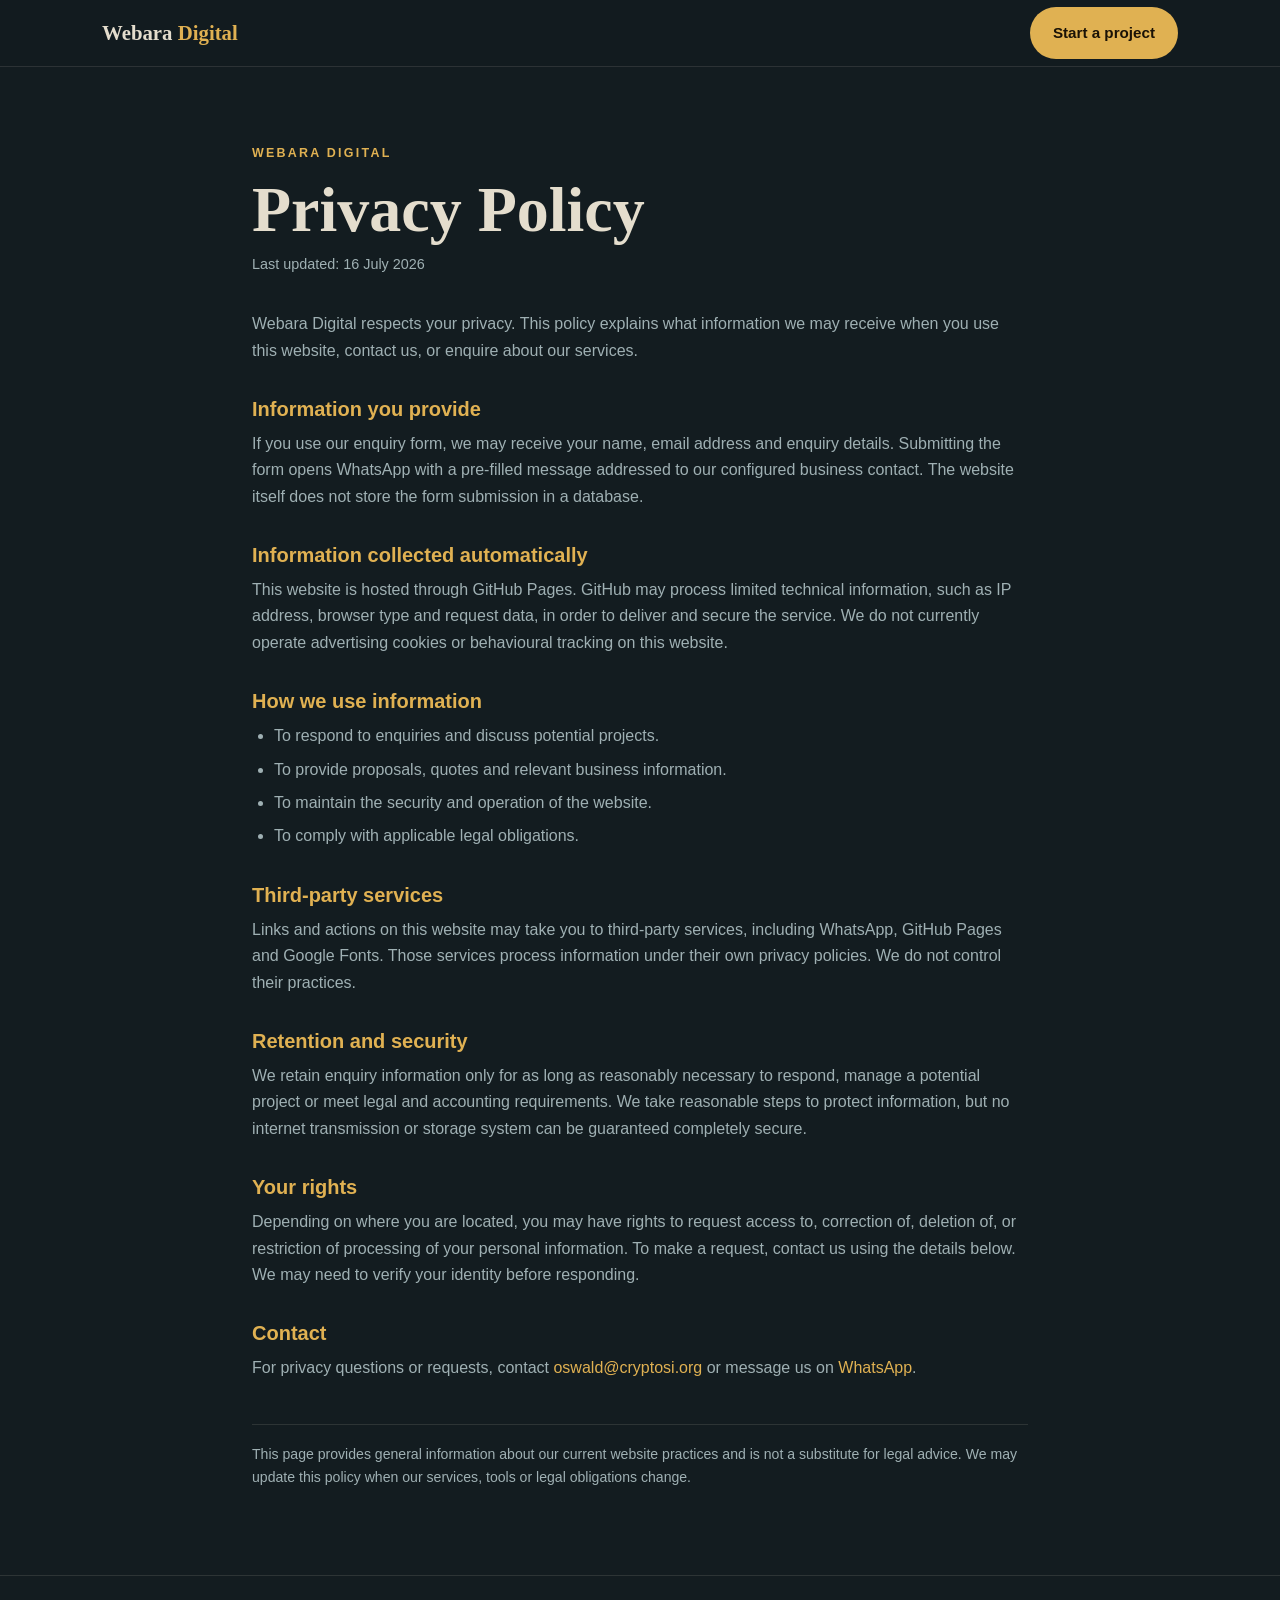
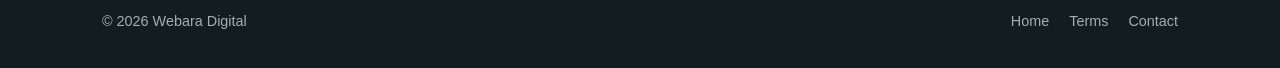
==== privacy.html @ 66a6e27a "Add privacy policy and terms pages" ====
<!DOCTYPE html>
<html lang="en">
<head>
  <meta charset="UTF-8">
  <meta name="viewport" content="width=device-width, initial-scale=1.0">
  <title>Privacy Policy — Webara Digital</title>
  <meta name="description" content="Webara Digital privacy policy covering the information collected through our website and enquiry channels.">
  <link rel="stylesheet" href="styles.css">
</head>
<body>
  <header class="nav">
    <div class="container nav-inner">
      <a class="brand" href="index.html">Webara <b>Digital</b></a>
      <a class="btn btn-gold" href="index.html#contact">Start a project</a>
    </div>
  </header>

  <main class="legal-page">
    <div class="container legal-content">
      <span class="eyebrow">Webara Digital</span>
      <h1>Privacy Policy</h1>
      <p class="legal-updated">Last updated: 16 July 2026</p>

      <p>Webara Digital respects your privacy. This policy explains what information we may receive when you use this website, contact us, or enquire about our services.</p>

      <h2>Information you provide</h2>
      <p>If you use our enquiry form, we may receive your name, email address and enquiry details. Submitting the form opens WhatsApp with a pre-filled message addressed to our configured business contact. The website itself does not store the form submission in a database.</p>

      <h2>Information collected automatically</h2>
      <p>This website is hosted through GitHub Pages. GitHub may process limited technical information, such as IP address, browser type and request data, in order to deliver and secure the service. We do not currently operate advertising cookies or behavioural tracking on this website.</p>

      <h2>How we use information</h2>
      <ul>
        <li>To respond to enquiries and discuss potential projects.</li>
        <li>To provide proposals, quotes and relevant business information.</li>
        <li>To maintain the security and operation of the website.</li>
        <li>To comply with applicable legal obligations.</li>
      </ul>

      <h2>Third-party services</h2>
      <p>Links and actions on this website may take you to third-party services, including WhatsApp, GitHub Pages and Google Fonts. Those services process information under their own privacy policies. We do not control their practices.</p>

      <h2>Retention and security</h2>
      <p>We retain enquiry information only for as long as reasonably necessary to respond, manage a potential project or meet legal and accounting requirements. We take reasonable steps to protect information, but no internet transmission or storage system can be guaranteed completely secure.</p>

      <h2>Your rights</h2>
      <p>Depending on where you are located, you may have rights to request access to, correction of, deletion of, or restriction of processing of your personal information. To make a request, contact us using the details below. We may need to verify your identity before responding.</p>

      <h2>Contact</h2>
      <p>For privacy questions or requests, contact <a href="mailto:oswald@cryptosi.org">oswald@cryptosi.org</a> or message us on <a href="https://wa.me/447773854138" target="_blank" rel="noopener noreferrer">WhatsApp</a>.</p>

      <p class="legal-note">This page provides general information about our current website practices and is not a substitute for legal advice. We may update this policy when our services, tools or legal obligations change.</p>
    </div>
  </main>

  <footer class="footer">
    <div class="container footer-inner">
      <div>&copy; 2026 Webara Digital</div>
      <nav class="flinks">
        <a href="index.html">Home</a>
        <a href="terms.html">Terms</a>
        <a href="index.html#contact">Contact</a>
      </nav>
    </div>
  </footer>
</body>
</html>
---- styles.css ----
:root{
  --bg:#131C20;
  --bg-2:#18242A;
  --card:#223239;
  --gold:#E0B152;
  --gold-2:#ecd09a;
  --cream:#E4DDCD;
  --muted:#9fb0b3;
  --border:rgba(228,221,205,.12);
  --nav-bg:rgba(19,28,32,.85);
  --font-head:'Cinzel',serif;
  --font-sub:'Montserrat',sans-serif;
  --font-body:'Lato',sans-serif;
  --max:1120px;
  --radius:14px;
}
/* Light theme — contrast-tuned, not a flat invert */
[data-theme="light"]{
  --bg:#F5F2EA;
  --bg-2:#ECE7DA;
  --card:#FFFFFF;
  --gold:#B07D12;
  --gold-2:#E0B152;
  --cream:#1B2329;
  --muted:#51606A;
  --border:rgba(27,35,41,.14);
  --nav-bg:rgba(255,255,255,.92);
}
*{box-sizing:border-box;margin:0;padding:0}
html{scroll-behavior:smooth}
body{background:var(--bg);color:var(--cream);font-family:var(--font-body);line-height:1.65;-webkit-font-smoothing:antialiased;transition:background .25s,color .25s}
a{color:inherit;text-decoration:none}
img{max-width:100%}
.container{max-width:var(--max);margin:0 auto;padding:0 22px}
.eyebrow{font-family:var(--font-sub);letter-spacing:.18em;text-transform:uppercase;font-size:.78rem;color:var(--gold);font-weight:600}
h1,h2,h3{font-family:var(--font-head);font-weight:700;line-height:1.15;color:var(--cream)}
h2{font-size:clamp(1.7rem,3.5vw,2.4rem);margin-bottom:.5rem}
h3{font-family:var(--font-sub);font-size:1.15rem;color:var(--gold);letter-spacing:.01em}
p{color:var(--cream)}
section{padding:72px 0}
.lead{font-size:1.1rem;color:var(--muted);max-width:62ch}

/* Nav */
.nav{position:sticky;top:0;z-index:50;background:var(--nav-bg);backdrop-filter:blur(10px);border-bottom:1px solid var(--border);transition:background .25s}
.nav-inner{display:flex;align-items:center;justify-content:space-between;height:66px}
.brand{font-family:var(--font-head);font-size:1.3rem;color:var(--cream);font-weight:700}
.brand b{color:var(--gold);font-weight:700}
.nav-links{display:flex;gap:28px;font-family:var(--font-sub);font-weight:500;font-size:.95rem}
.nav-links a{color:var(--muted);transition:color .2s}
.nav-links a:hover{color:var(--gold)}
.nav-toggle{display:none;margin-left:auto;background:none;border:none;color:var(--cream);font-size:1.6rem;line-height:1;cursor:pointer;padding:6px 8px}
.btn{display:inline-block;font-family:var(--font-sub);font-weight:600;font-size:.95rem;padding:12px 22px;border-radius:999px;cursor:pointer;border:1px solid transparent;transition:transform .15s,background .2s,color .2s}
.btn-gold{background:var(--gold);color:#1a1206}
.btn-gold:hover{background:var(--gold-2);transform:translateY(-1px)}
.btn-outline{background:transparent;color:var(--cream);border-color:var(--border)}
.btn-outline:hover{border-color:var(--gold);color:var(--gold)}

/* Hero */
.hero{padding:112px 0 96px;text-align:left;background:linear-gradient(90deg,rgba(19,28,32,.92) 0%,rgba(19,28,32,.72) 39%,rgba(19,28,32,.22) 78%,rgba(19,28,32,.08) 100%),url('assets/webara-digital-hero.jpg') center/cover no-repeat}
.hero h1{font-size:clamp(2.3rem,6vw,4rem);margin:.5rem 0 1rem;max-width:680px}
.hero .lead{margin:0 0 1.8rem;text-align:left;max-width:620px}
.hero-cta{display:flex;gap:14px;justify-content:flex-start;flex-wrap:wrap}

/* Imagery */
.section-image{margin:0 0 32px;overflow:hidden;border:1px solid var(--border);border-radius:var(--radius);background:var(--card)}
.section-image img{display:block;width:100%;aspect-ratio:16/7;object-fit:cover}
.section-image figcaption{padding:11px 16px;color:var(--muted);font-size:.88rem}
.services-image{max-width:920px;margin:0 auto 36px}
.process-section .container{display:block}
.process-section .section-head{margin-bottom:34px}
.process-layout{display:grid;grid-template-columns:.95fr 1.05fr;gap:28px;align-items:start}
.process-image{margin:0}
.process-image img{aspect-ratio:4/3}
.process-layout .steps{display:grid;grid-template-columns:repeat(2,minmax(0,1fr));gap:20px}
.consultation-image{margin:0 0 22px}
.consultation-image img{aspect-ratio:16/8}

/* Legal pages */
.legal-page{min-height:calc(100vh - 132px);padding:72px 0}
.legal-content{max-width:820px}
.legal-content h1{font-size:clamp(2.4rem,6vw,4rem);margin:.5rem 0 .4rem}
.legal-content h2{font-family:var(--font-sub);font-size:1.25rem;margin:34px 0 10px;color:var(--gold)}
.legal-content p,.legal-content li{color:var(--muted);font-size:1rem}
.legal-content p{margin-bottom:14px}
.legal-content ul{padding-left:22px;margin:0 0 14px;display:grid;gap:7px}
.legal-content a{color:var(--gold)}
.legal-updated{font-size:.9rem!important;color:var(--muted);margin-bottom:34px!important}
.legal-note{border-top:1px solid var(--border);margin-top:42px;padding-top:18px;font-size:.88rem!important}

/* Section heading */
.section-head{text-align:center;max-width:640px;margin:0 auto 44px}
.section-head .lead{margin:14px auto 0}

/* Services grid */
.grid{display:grid;grid-template-columns:repeat(auto-fit,minmax(240px,1fr));gap:20px}
.card{background:var(--card);border:1px solid var(--border);border-radius:var(--radius);padding:26px;transition:transform .15s,border-color .2s}
.card:hover{transform:translateY(-3px);border-color:rgba(224,177,82,.5)}
.card .icon{width:44px;height:44px;border-radius:10px;background:rgba(224,177,82,.14);display:flex;align-items:center;justify-content:center;color:var(--gold);font-family:var(--font-sub);font-weight:700;font-size:1rem;margin-bottom:14px}
.card h3{margin-bottom:8px}
.card p{color:var(--muted);font-size:.97rem}

/* Global band */
.band{background:var(--bg-2);border-top:1px solid var(--border);border-bottom:1px solid var(--border)}
.band .container{display:grid;grid-template-columns:1fr 1fr;gap:36px;align-items:center}
.band h2{text-align:left}
.band-list{list-style:none;display:grid;gap:12px}
.band-list li{display:flex;gap:12px;align-items:flex-start;color:var(--muted)}
.band-list .dot{color:var(--gold);font-family:var(--font-head);font-weight:700}

/* Pricing */
.price-amount{font-family:var(--font-head);font-size:clamp(2.6rem,7vw,4rem);color:var(--gold);line-height:1}
.price-note{color:var(--muted);margin-top:8px;text-align:center}
.pricing-grid{display:grid;grid-template-columns:1.1fr .9fr;gap:24px;margin-top:40px;align-items:start}
.included,.addons{background:var(--card);border:1px solid var(--border);border-radius:var(--radius);padding:28px}
.addons{background:var(--bg-2)}
.included h3,.addons h3{margin-bottom:14px;color:var(--cream)}
.included ul,.addons ul{list-style:none;display:grid;gap:11px}
.included li{padding-left:26px;position:relative;color:var(--muted)}
.included li::before{content:"\2713";position:absolute;left:0;color:var(--gold);font-weight:700}
.addons li{color:var(--muted);padding-bottom:12px;border-bottom:1px solid var(--border)}
.addons li:last-child{border-bottom:none}
.addons strong{color:var(--cream);font-family:var(--font-sub)}

/* Process */
.steps{display:grid;grid-template-columns:repeat(auto-fit,minmax(200px,1fr));gap:20px}
.step{background:var(--card);border:1px solid var(--border);border-radius:var(--radius);padding:24px}
.step .num{font-family:var(--font-head);font-size:1.7rem;color:var(--gold);margin-bottom:8px}
.step h3{margin-bottom:6px;color:var(--cream);font-size:1.05rem;font-family:var(--font-sub)}

/* Contact */
.contact-grid{display:grid;grid-template-columns:1fr 1fr;gap:36px;align-items:start}
form{display:grid;gap:14px}
label{font-family:var(--font-sub);font-size:.85rem;color:var(--muted);font-weight:600}
input,textarea{width:100%;background:var(--bg-2);border:1px solid var(--border);border-radius:10px;padding:12px 14px;color:var(--cream);font-family:var(--font-body);font-size:1rem}
input:focus,textarea:focus{outline:none;border-color:var(--gold)}
textarea{resize:vertical;min-height:120px}
.contact-side p{color:var(--muted);margin-bottom:14px}
.contact-side a{color:var(--gold)}
.direct{display:grid;gap:10px;margin-top:18px}
.direct a{display:inline-flex;align-items:center;gap:10px;background:var(--card);border:1px solid var(--border);border-radius:10px;padding:12px 16px;color:var(--cream);transition:border-color .2s}
.direct a:hover{border-color:var(--gold)}

/* Theme toggle */
.theme-toggle{font-family:var(--font-sub);font-weight:600;font-size:.9rem;background:var(--card);border:1px solid var(--border);border-radius:10px;padding:10px 16px;color:var(--cream);cursor:pointer;transition:border-color .2s,color .2s;white-space:nowrap}
.theme-toggle:hover{border-color:var(--gold);color:var(--gold)}

/* Footer */
.footer{border-top:1px solid var(--border);padding:34px 0;color:var(--muted);font-size:.9rem}
.footer-inner{display:flex;justify-content:space-between;flex-wrap:wrap;gap:16px;align-items:center}
.footer a{color:var(--muted)}
.footer a:hover{color:var(--gold)}
.footer .flinks{display:flex;gap:20px;font-family:var(--font-sub);font-size:.9rem}

/* Responsive */
@media(max-width:760px){
  section{padding:56px 0}
  .nav-toggle{display:block}
  .nav-links{
    display:none;
    position:absolute;top:66px;left:0;right:0;
    flex-direction:column;gap:0;
    background:var(--nav-bg);
    border-bottom:1px solid var(--border);
    padding:6px 22px 14px;
    backdrop-filter:blur(10px);
  }
  .nav-links.open{display:flex}
  .nav-links a{padding:14px 0;border-bottom:1px solid var(--border);width:100%}
  .nav-links a:last-child{border-bottom:none}
  .band .container,.pricing-grid,.contact-grid{grid-template-columns:1fr}
  .band h2{text-align:center}
  .process-layout,.process-layout .steps{grid-template-columns:1fr}
  .hero{padding:72px 0 56px}
}
@media(prefers-reduced-motion:reduce){*{scroll-behavior:auto!important;transition:none!important}}
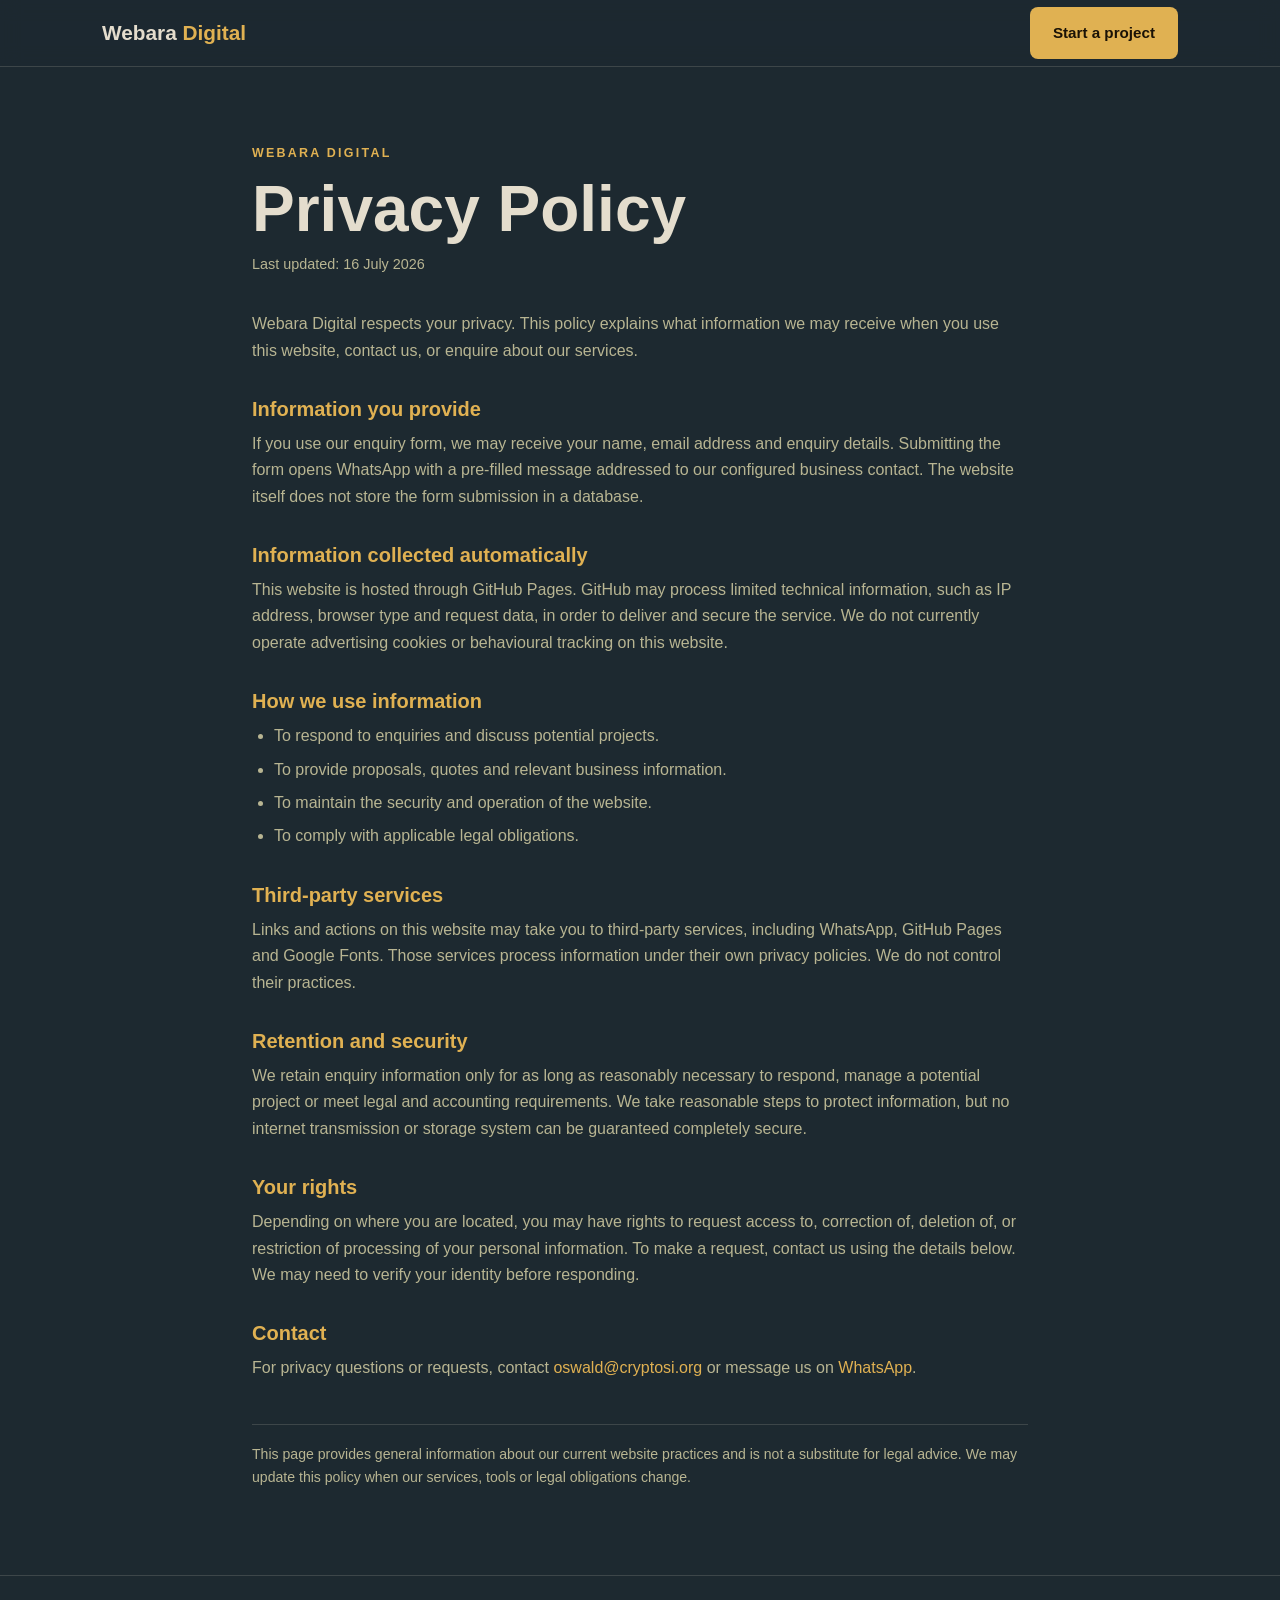
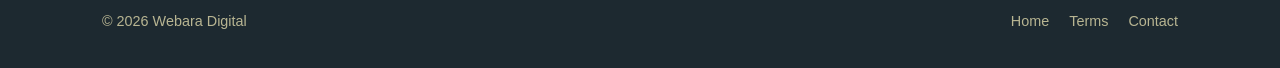
==== commit b8af0c64: "fix: correct Webara Digital WhatsApp number" ====
--- a/privacy.html
+++ b/privacy.html
@@ -47,7 +47,7 @@
       <p>Depending on where you are located, you may have rights to request access to, correction of, deletion of, or restriction of processing of your personal information. To make a request, contact us using the details below. We may need to verify your identity before responding.</p>
 
       <h2>Contact</h2>
-      <p>For privacy questions or requests, contact <a href="mailto:oswald@cryptosi.org">oswald@cryptosi.org</a> or message us on <a href="https://wa.me/447773854138" target="_blank" rel="noopener noreferrer">WhatsApp</a>.</p>
+      <p>For privacy questions or requests, contact <a href="mailto:oswald@cryptosi.org">oswald@cryptosi.org</a> or message us on <a href="https://wa.me/447773754138" target="_blank" rel="noopener noreferrer">WhatsApp</a>.</p>
 
       <p class="legal-note">This page provides general information about our current website practices and is not a substitute for legal advice. We may update this policy when our services, tools or legal obligations change.</p>
     </div>
--- a/styles.css
+++ b/styles.css
@@ -1,30 +1,18 @@
 :root{
-  --bg:#131C20;
-  --bg-2:#18242A;
-  --card:#223239;
+  --bg:#1D2930;
+  --bg-2:#203037;
+  --card:#32404D;
   --gold:#E0B152;
   --gold-2:#ecd09a;
   --cream:#E4DDCD;
-  --muted:#9fb0b3;
-  --border:rgba(228,221,205,.12);
-  --nav-bg:rgba(19,28,32,.85);
-  --font-head:'Cinzel',serif;
+  --muted:#B8B592;
+  --border:rgba(228,221,205,.16);
+  --nav-bg:rgba(29,41,48,.94);
+  --font-head:'Montserrat',sans-serif;
   --font-sub:'Montserrat',sans-serif;
   --font-body:'Lato',sans-serif;
   --max:1120px;
-  --radius:14px;
-}
-/* Light theme — contrast-tuned, not a flat invert */
-[data-theme="light"]{
-  --bg:#F5F2EA;
-  --bg-2:#ECE7DA;
-  --card:#FFFFFF;
-  --gold:#B07D12;
-  --gold-2:#E0B152;
-  --cream:#1B2329;
-  --muted:#51606A;
-  --border:rgba(27,35,41,.14);
-  --nav-bg:rgba(255,255,255,.92);
+  --radius:10px;
 }
 *{box-sizing:border-box;margin:0;padding:0}
 html{scroll-behavior:smooth}
@@ -49,7 +37,7 @@
 .nav-links a{color:var(--muted);transition:color .2s}
 .nav-links a:hover{color:var(--gold)}
 .nav-toggle{display:none;margin-left:auto;background:none;border:none;color:var(--cream);font-size:1.6rem;line-height:1;cursor:pointer;padding:6px 8px}
-.btn{display:inline-block;font-family:var(--font-sub);font-weight:600;font-size:.95rem;padding:12px 22px;border-radius:999px;cursor:pointer;border:1px solid transparent;transition:transform .15s,background .2s,color .2s}
+.btn{display:inline-block;font-family:var(--font-sub);font-weight:600;font-size:.95rem;padding:12px 22px;border-radius:8px;cursor:pointer;border:1px solid transparent;transition:transform .15s,background .2s,color .2s}
 .btn-gold{background:var(--gold);color:#1a1206}
 .btn-gold:hover{background:var(--gold-2);transform:translateY(-1px)}
 .btn-outline{background:transparent;color:var(--cream);border-color:var(--border)}
@@ -110,6 +98,9 @@
 /* Pricing */
 .price-amount{font-family:var(--font-head);font-size:clamp(2.6rem,7vw,4rem);color:var(--gold);line-height:1}
 .price-note{color:var(--muted);margin-top:8px;text-align:center}
+.payment-note{max-width:720px;margin:24px auto 0;padding:16px 20px;border:1px solid rgba(224,177,82,.35);border-radius:var(--radius);background:rgba(224,177,82,.08);display:grid;gap:5px;text-align:left}
+.payment-note strong{font-family:var(--font-sub);color:var(--gold)}
+.payment-note span{color:var(--muted);font-size:.95rem}
 .pricing-grid{display:grid;grid-template-columns:1.1fr .9fr;gap:24px;margin-top:40px;align-items:start}
 .included,.addons{background:var(--card);border:1px solid var(--border);border-radius:var(--radius);padding:28px}
 .addons{background:var(--bg-2)}
